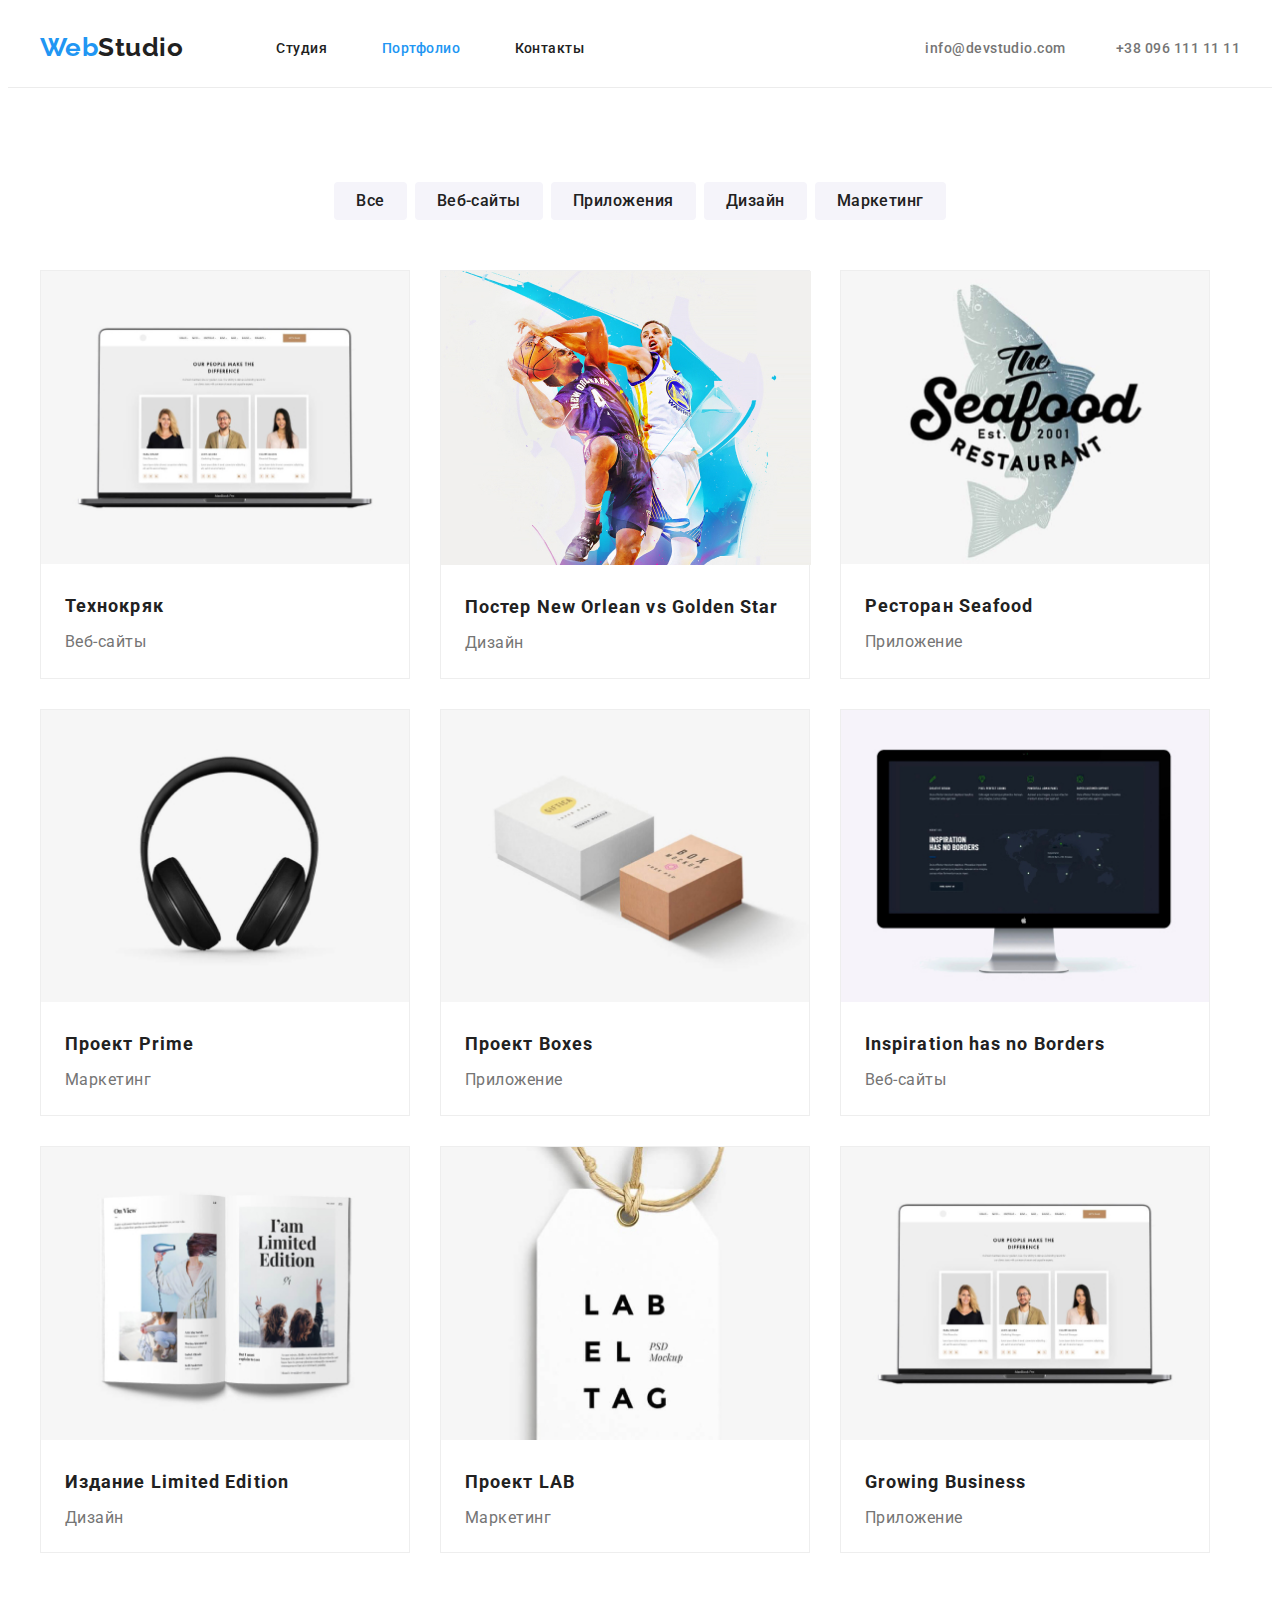
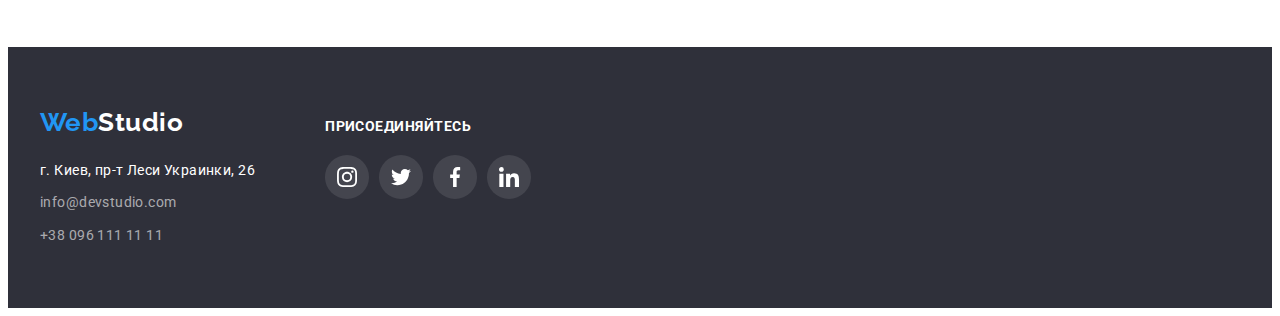
==== portfolio.html @ 484b8377 "test" ====
<!DOCTYPE html>
<html lang="ru">
<head>
    <meta charset="UTF-8">
    <meta http-equiv="X-UA-Compatible" content="IE=edge">
    <meta name="viewport" content="width=device-width, initial-scale=1.0">
    <title>Document</title>
    <link 
    href="https://fonts.googleapis.com/css2?family=Raleway:wght@700&family=Roboto:wght@400;500;700;900&display=swap" rel="stylesheet"
    />
    <link rel="stylesheet" 
    href="https://cdnjs.cloudflare.com/ajax/libs/modern-normalize/1.1.0/modern-normalize.min.css" integrity="sha512-wpPYUAdjBVSE4KJnH1VR1HeZfpl1ub8YT/NKx4PuQ5NmX2tKuGu6U/JRp5y+Y8XG2tV+wKQpNHVUX03MfMFn9Q==" crossorigin="anonymous" referrerpolicy="no-referrer" 
    />
    <link rel="stylesheet" href="./css/styles.css">
</head>
<body>
<!-- Шапка сайта --> 
<header class="header-style ">
    <nav class="nav-style conteiner">
            <a href="./index.html" class="logo"><span class="logo-color">Web</span>Studio</a>
        
            <ul class="site-nav list">
            <li class="item">
                <a href="./index.html" class="nav-link">Студия</a> 
            </li>
            <li class="item">
                <a href="./portfolio.html" class="primery-nav-link" >Портфолио</a>
            </li>
            <li class="item">
                <a href="" class="nav-link">Контакты</a>
            </li>
            </ul>
            <ul class="auth-nav list">
            <li class="item">
             <a href="mailto:info@devstudio.com" class="contact-link">info@devstudio.com</a>
            </li>
            <li class="item">
             <a href="tel:+380991956428" class="contact-link">+38 096 111 11 11</a>
             </li>
        </ul>
    </nav>
 </header>

 <main>
    <section class="main-project">
    <div class="project-content conteiner">
     <h1>Портфолио</h1>
     <ul class="button-nav list">
         <li class="item"> <button type="button" class="project-button">Все</button></li>
         <li class="item"> <button type="button" class="project-button">Веб-сайты</button></li>
         <li class="item"> <button type="button" class="project-button">Приложения</button></li>
         <li class="item"> <button type="button" class="project-button">Дизайн</button></li>
         <li class="item"> <button type="button" class="project-button">Маркетинг</button></li>
     </ul>
     
     <div class="project-list">
       <ul class="project list">
        <li class="project-box item"> 
           <a href="">
           <img src="./img/project1.jpeg" alt="">
           <div class="project-box">
           <h3 class="project-text-primery">Технокряк</h3>
           <p class="project-text-assent">Веб-сайты</p></a>
           </div>
        </li>
        <li class="item"> 
           <a href="">
           <img src="./img/project2.jpeg" alt="">
           <div class="project-box">
           <h3 class="project-text-primery">Постер New Orlean vs Golden Star</h3>
           <p class="project-text-assent">Дизайн</p></a>
           </div>
       </li>
       <li class="project-box item"> 
           <a href="">
           <img src="./img/project3.jpeg" alt="">
           <div class="project-box">
           <h3 class="project-text-primery">Ресторан Seafood</h3>
           <p class="project-text-assent">Приложение</p></a>
           </div>
       </li>
       <li class="project-box item"> 
           <a href="">
           <img src="./img/project4.jpeg" alt="">
           <div class="project-box">
            <h3 class="project-text-primery">Проект Prime</h3>
            <p class="project-text-assent"> Маркетинг</p></a>
           </div>
       </li>
       <li class="project-box item"> 
           <a href="">
           <img src="./img/project5.jpeg" alt="">
           <div class="project-box">
           <h3 class="project-text-primery">Проект Boxes</h3>
           <p class="project-text-assent">Приложение</p></a>
           </div>
       <li class="project-box item"> 
           <a href="">
           <img src="./img/project6.jpeg" alt="">
           <div class="project-box">
           <h3 class="project-text-primery">Inspiration has no Borders</h3>
           <p class="project-text-assent">Веб-сайты</p></a>
           </div>
       </li>
       <li class="project-box item"> 
           <a href="">
           <img src="./img/project7.jpeg" alt="">
           <div class="project-box">
            <h3 class="project-text-primery">Издание Limited Edition</h3>
            <p class="project-text-assent">Дизайн</p></a>
           </div>
       </li>
       <li class="project-box item"> 
           <a href="">
           <img src="./img/project8.jpeg" alt="">
           <div class="project-box"><h3 class="project-text-primery">Проект LAB</h3>
            <p class="project-text-assent">Маркетинг</p></a>
        </div>
            
       </li>
       <li class="project-box item"> 
           <a href="">
           <img src="./img/project1.jpeg" alt="">
           <div class="project-box">
           <h3 class="project-text-primery">Growing Business</h3>
            <p class="project-text-assent">Приложение</p></a>
           </div>
       </li>
      </ul>
     </div>
    </div>
   </section>
 </main>

<!-- Подвал -->
<footer class="footer-main">
    <div class="footer-style conteiner">
     <div class="footer-gep">
         <a href="./index.html" class="logo"><span class="logo-color">Web</span>Studio</a>
       <address class="address-style">
        <ul class="address-list list">
            <li class="item">
            <a href="https://www.google.com/maps/place/%D0%B1%D1%83%D0%BB.+%D0%9B%D0%B5%D1%81%D0%B8+%D0%A3%D0%BA%D1%80%D0%B0%D0%B8%D0%BD%D0%BA%D0%B8,+26,+%D0%9A%D0%B8%D0%B5%D0%B2,+02000/data=!4m2!3m1!1s0x40d4cf0e033ecbe9:0x57a4dffefec77da0?sa=X&ved=2ahUKEwik_cm1_Jr4AhUux4sKHWJNCagQ8gF6BAgCEAE" class="footer-contact-address">г. Киев, пр-т Леси Украинки, 26</a>
            </li>
            <li class="item">
            <a href="mailto:info@devstudio.com" class="footer-contact">info@devstudio.com</a>
            </li>
            <li class="item">
            <a class="footer-contact" href="tel:+380991956428">+38 096 111 11 11</a>
            </li>
        </ul>
       </address>
     </div>
       <div class="footer-block">
        <p>присоединяйтесь</p>
         <ul class="footer-social list">
         <li>   
           <a class="footer-link" href="">
               <svg class="footer-icon" height="20" width="20">
               <use href="./img/icons.svg#icon-instagram"></use>
               </svg>
           </a>
         </li>
         <li>
             <a class="footer-link" href="">
                 <svg class="footer-icon" height="20" width="20">
                 <use href="./img/icons.svg#icon-twitter"></use>
                 </svg>
             </a>
         </li>
         <li>
             <a class="footer-link" href="">
                 <svg class="footer-icon" height="20" width="20">
                 <use href="./img/icons.svg#icon-facebook"></use>
                 </svg>
             </a>
         </li>
         <li>
             <a class="footer-link" href="">
                 <svg class="footer-icon" height="20" width="20">
                 <use href="./img/icons.svg#icon-linkedin"></use>
                 </svg>
             </a>
         </li>
         </ul>
       </div>
    </div>
  </footer>
</body>
</html>
---- css/styles.css ----
body {
    font-family: Roboto, sans-serif; 
    text-decoration: none;
    color: var(--primery-text-color);
    letter-spacing: 0.03em;
}
:root {
    --primery-text-color:#757575;
    --accent-text-color: #2196F3;
    --title-text-color: #212121;
}

h2 {
    font-weight: 700;
    font-size: 36px;
    line-height: 1.16;
    text-align: center;
    color: var(--title-text-color);
}
main {
    width: 1600px;
    display: inline;
}


ul {
    list-style: none;
}
a {
    text-decoration: none;
}

.conteiner {
    width: 1200px;
    padding-left: 15px;
    padding-right: 15px;
    margin-left: auto;
    margin-right: auto;
    margin-top: 0;
    padding-top: 0;
    


}
/* header */

.header-style {
    border-bottom: 1px solid #ECECEC;
    padding-top: 24px;
    padding-bottom: 24px;

}
.nav-style {
    display: flex;
    align-items: center;
   
}

.header-style a {
    
    text-decoration: none;
    display: inline-flex;
    align-items: center;
}

/* logo */
.logo {
    font-family: 'Raleway';
    font-weight: 700;
    font-size: 26px;
    line-height: 1.2;
    text-decoration: none;
    color: var(--title-text-color);
    margin-right: 93px;
}
.logo-color {
    color:var(--accent-text-color);
}
.list {
    list-style: none;
    padding: 0%;
    margin: 0;
}
/* site nav */
.site-nav {
    display: block;
    
}
.site-nav .item {
    display: inline-block;

}


.site-nav .item:not(:last-child) {
    margin-right: 50px;
}
.primery-nav-link {
    font-weight: 500;
    font-size: 14px;
    line-height: 1.14;
    color: var(--accent-text-color);
}
.nav-link {
    font-weight: 500;
    font-size: 14px;
    line-height: 1.14;
    color: var(--title-text-color);
}
.nav-link:hover,
.nav-link:focus {
    color: var(--accent-text-color);
}
/* auts nav */
.auth-nav {
    display: inline-flex;
    margin-left: auto;

}

.auth-nav .item + .item {
    margin-left: 50px;
}

.contact-link {
    font-family: 'Roboto';
    font-weight: 500;
    font-size: 14px;
    line-height: 1.14;
    color: var(--primery-text-color);
}
.header-icon {
    margin-right: 10px;
    fill: #757575;
    
}

.contact-link:focus,
.contact-link:hover {
    color: var(--accent-text-color);
}
.contact-link:focus .header-icon,
.contact-link:hover .header-icon {
    fill: var(--accent-text-color);
}


/* hero */
.hero-style {
    background: #2F303A;
    background-image: url(../img/hero.jpeg);
    background-repeat: no-repeat;
    background-position: center;
    padding-top: 200px;
    padding-bottom: 200px;

    
} 

.hero-style .button {

    font-family:inherit;
    font-style: normal;
    font-weight: 700;   
    font-size: 16px;
    line-height: 1.8;
    
    display: flex;
    align-items: center;
    text-align: center;
    letter-spacing: 0.06em;
    color: #FFFFFF;
    background-color: var(--accent-text-color);
    box-shadow: 0px 4px 4px rgba(0, 0, 0, 0.15);
    border-radius: 4px;
    border: 0px;
    margin: auto;
    margin-top: 30px;
    
    padding: 10px 32px;

    cursor: pointer;
   

}
.hero-style h1 {
    text-transform: uppercase;
    font-family: 'Roboto';
    font-style: normal;
    font-weight: 900;
    font-size: 44px;
    line-height: 1.36;
    text-align: center;
    letter-spacing: 0.06em;
    text-transform: uppercase;
    color: #FFFFFF;

    margin:0;
    
}




/* benefits*/
.benefits {
    padding-top: 94px;
    padding-bottom: 94px;
}
.feature-list {
    display: flex;
    flex-wrap: wrap;
    
}

.feature-icon {
    width: 270px;
    height: 120px;
    display: flex;
    justify-content: center;
    align-items: center;
    background: #F5F4FA;
    border-radius: 4px;
    margin-bottom: 30px;
    
}

    
.benefits h3 {
    font-weight: 700;
    font-size: 14px;
    line-height: 1.14;
    color: var(--title-text-color);
    text-transform: uppercase;
    margin-top: 0;
    margin-bottom: 10px;
}
.benefits p {
    margin: 0;
    font-weight: 400;
    font-size: 14px;
    line-height: 1.7;
    color: var(--primery-text-color);
}
.benefits h2 {
   display: none;

}
.benefits .item {
    width: 270px;
}
.benefits .item +.item {
    margin-left: 30px;
}

/* Чем мы занимаемся */
.business {
    padding-bottom: 94px;
    
}
.business h2 {
    margin: 0%;
    margin-bottom: 50px;
}
.business-list {
    display: inline-flex;
}
.business-list .item:not(:last-child) {
    margin-right: 30px;
}

    
/* Comand */

.comand {
    background-color: #F5F4FA;
    padding-top: 94px;
    padding-bottom: 94px;
}
.comand-content {
    

}
.comand h2 {
    margin: 0;
    margin-bottom:50px;
}
.team-list { 
    display: inline-flex;

}
.team-list .item:not(:last-child) {
    margin-right: 30px;
}
.team-list .item {
    box-shadow: 0px 1px 3px rgba(0, 0, 0, 0.12), 0px 1px 1px rgba(0, 0, 0, 0.14), 0px 2px 1px rgba(0, 0, 0, 0.2);
    border-radius: 0px 0px 4px 4px;
    text-align: center;
    background-color: #fff;

}
.comand-info {
    padding:30px 0;
}
.comand .comand-person {
    font-weight: 500;
    font-size: 16px;
    line-height: 1.18;
    color: var(--title-text-color);
    margin: 0;
    margin-bottom: 10px;

}

.comand-position {
    font-weight: 400;
    font-size: 16px;
    line-height: 1.18;
    color:  var(--primery-text-color);
    margin: 0;
    margin-bottom: 16px;
}

.socials {
    display: inline-flex;
    justify-content: center;
    gap: 10px;
}

.icon-link {
    display: inline-flex;
    align-items: center;
    justify-content: center;
    width: 44px;
    height: 44px;
    background-color: #fff;
    border-radius: 50%;
}

.team-icon {
    fill: #AFB1B8;
}
.icon-link:hover .team-icon,
.icon-link:focus .team-icon {
    fill: #ffffff;
  
}
.icon-link:hover,
.icon-link:focus {
    background: var(--accent-text-color);
}
   
/* client logo */
.clients {
    padding-top: 94px;
    padding-bottom: 94px;

}
.clients-style h2 {
    margin: 0;
    margin-bottom: 50px;
}
.client-content {
    display: inline-flex;
    gap: 30px;
}
.client-box {
    
}
.client-link {
    
    display: flex;
    justify-content: center;
    align-self: center;
    width: 170px;
    height: 92px;
    border: 1px solid #AFB1B8;
    border-radius: 4px;
}
.client-icon {
    display: inline-flex;
    justify-content: center;
    align-self: center;
    fill: #AFB1B8;

}
.client-link:hover .client-icon,
.client-link:focus .client-icon {
    fill: var(--accent-text-color);
}
.client-link:focus,
.client-link:hover {
    border: 1px solid var(--accent-text-color);
}

/* footer */
.footer-gep {
    display: inline-flex;
    flex-direction: column;

}
    
.footer-main {
    background-color: #2F303A;
    padding-top: 60px;
    padding-bottom: 60px;
}

.footer-style {
    display: flex;
    align-items: baseline;
    
    
}
footer .logo {
    color: #ffffff;
    margin-bottom: 20px;
}

.footer-contact {
    font-style: normal;
    font-weight: 400;
    font-size: 14px;
    line-height: 1.7;
    letter-spacing: 0.03em;
    color: rgba(255, 255, 255, 0.6);
    text-decoration: none;
}
.footer-contact-address {
    font-style: normal;
    font-weight: 400;
    font-size: 14px;
    line-height: 1.7;
    letter-spacing: 0.03em;
    color: #FFFFFF;
    text-decoration: none;
}


.footer-contact:hover {
    text-decoration: none;
    font-style: normal;
    font-weight: 400;
    font-size: 14px;
    line-height: 1.7;
    letter-spacing: 0.03em;
    color: #FFFFFF;
}
.footer-contact:focus {
    text-decoration: none;
    font-style: normal;
    font-weight: 400;
    font-size: 14px;
    line-height: 1.7;
    letter-spacing: 0.03em;
    color: #FFFFFF;

}
.address-style{
    display: inline-flex;
    margin-right: 70px;

}

.address-list .item:not(:last-child) {
    margin-bottom: 9px;
}


/* footer social links */
.footer-block {
}
.footer-block p {
    text-decoration: none;
    font-weight: 700;
    font-size: 14px;
    line-height: 1.14;
    margin: 0%;
    margin-bottom: 20px;
    text-transform: uppercase;
    color: #FFFFFF;

}
.footer-social {
    display: inline-flex;
    gap: 10px;
}

.footer-link {
    display: flex;
    justify-content: center;
    align-items: center;
    height: 44px;
    width: 44px;
    background-color: rgba(255, 255, 255, 0.1);
    border-radius: 50%;


}
.footer-icon {
     fill: #FFFFFF;
}
.footer-link:hover,
.footer-link:focus {
    background-color: var(--accent-text-color);
}
/* button */

.button-nav {
    display: flex;
    justify-content: center;
    margin-bottom: 50px;
    
}
.project-button {
    
    font-family:inherit;
    font-weight: 500;
    font-size: 16px;
    line-height: 1.6;
    text-align: center;
    letter-spacing: 0.03em;
    color: var(--title-text-color);
    background-color: #F5F4FA;
    border: 0;
    border-radius: 4px;
    padding: 6px 22px;
    height: 38px;
}
.button-nav .item:not(:last-child) {
    margin-right: 8px;
}

/* Project */
.main-project {
    padding-top: 94px;
    padding-bottom: 94px;

}
.main-project h1 {
    display: none;
}

.project {
    display: flex;
    flex-wrap: wrap;
    
}

.project .item:nth-child(3n) {
    margin-right: 0;
}
.project .item:nth-last-child(-n+3) {
    margin-bottom: 0;
}
.project .item {
    width: 370px;
    margin-right: 30px;
    margin-bottom: 30px;
    padding: 0%;
    box-sizing: border-box;
    border: 1px solid #EEEEEE;
}
.project .item:hover {
    box-shadow: 0px 1px 1px rgba(0, 0, 0, 0.12), 0px 4px 4px rgba(0, 0, 0, 0.06), 1px 4px 6px rgba(0, 0, 0, 0.16);
}

.project-button:hover {
    font-family:inherit;
    font-weight: 500;
    font-size: 16px;
    line-height: 1.6;
    text-align: center;
    letter-spacing: 0.03em;
    color: var(--title-text-color);
    background-color: #F5F4FA;
    border: 0;
    border-radius: 4px;
    padding: 6px 22px;
    height: 38px;
    color: #FFFFFF;
    background-color: var(--accent-text-color);
    border: 0;
    border-radius: 4px;
    cursor: pointer;
}
.project-button:focus {
    font-family: inherit;
    font-style: normal;
    font-weight: 500;
    font-size: 16px;
    line-height: 1.6;
    text-align: center;
    letter-spacing: 0.03em;
    color: #FFFFFF;
    background-color: var(--accent-text-color);
    border: 0;
    border-radius: 4px;
    width: 128px;
    height: 38px;
    left: 576px;
    top: 174px;
    border: 0;
}
.project-box {
    padding: 20px 24px;

}
.project-box img {
    max-width: 100%;
}
.project-text-primery {
    font-style: normal;
    font-weight: 700;
    font-size: 18px;
    line-height: 2;
    color: var(--title-text-color);
    letter-spacing: 0.06em;
    margin: 0 0 4px 0;

}
.project-text-assent {
    font-weight: 400;
    font-size: 16px;
    line-height: 1.8;
    color: #757575;
    text-decoration: none;letter-spacing: 0.03em;
    margin: 0;
    
}





.site-nav .link {
    text-transform: capitalize;
  }

  pre {
    font-family: 'Arial', 'Helvetica', sans-serif;
    color: #2a2a2a;
    font-size: 16px;
  }
  
  pre::first-letter {
    font-family: 'Tahoma', serif;
    font-size: 32px;
    color: #f44336;
  }
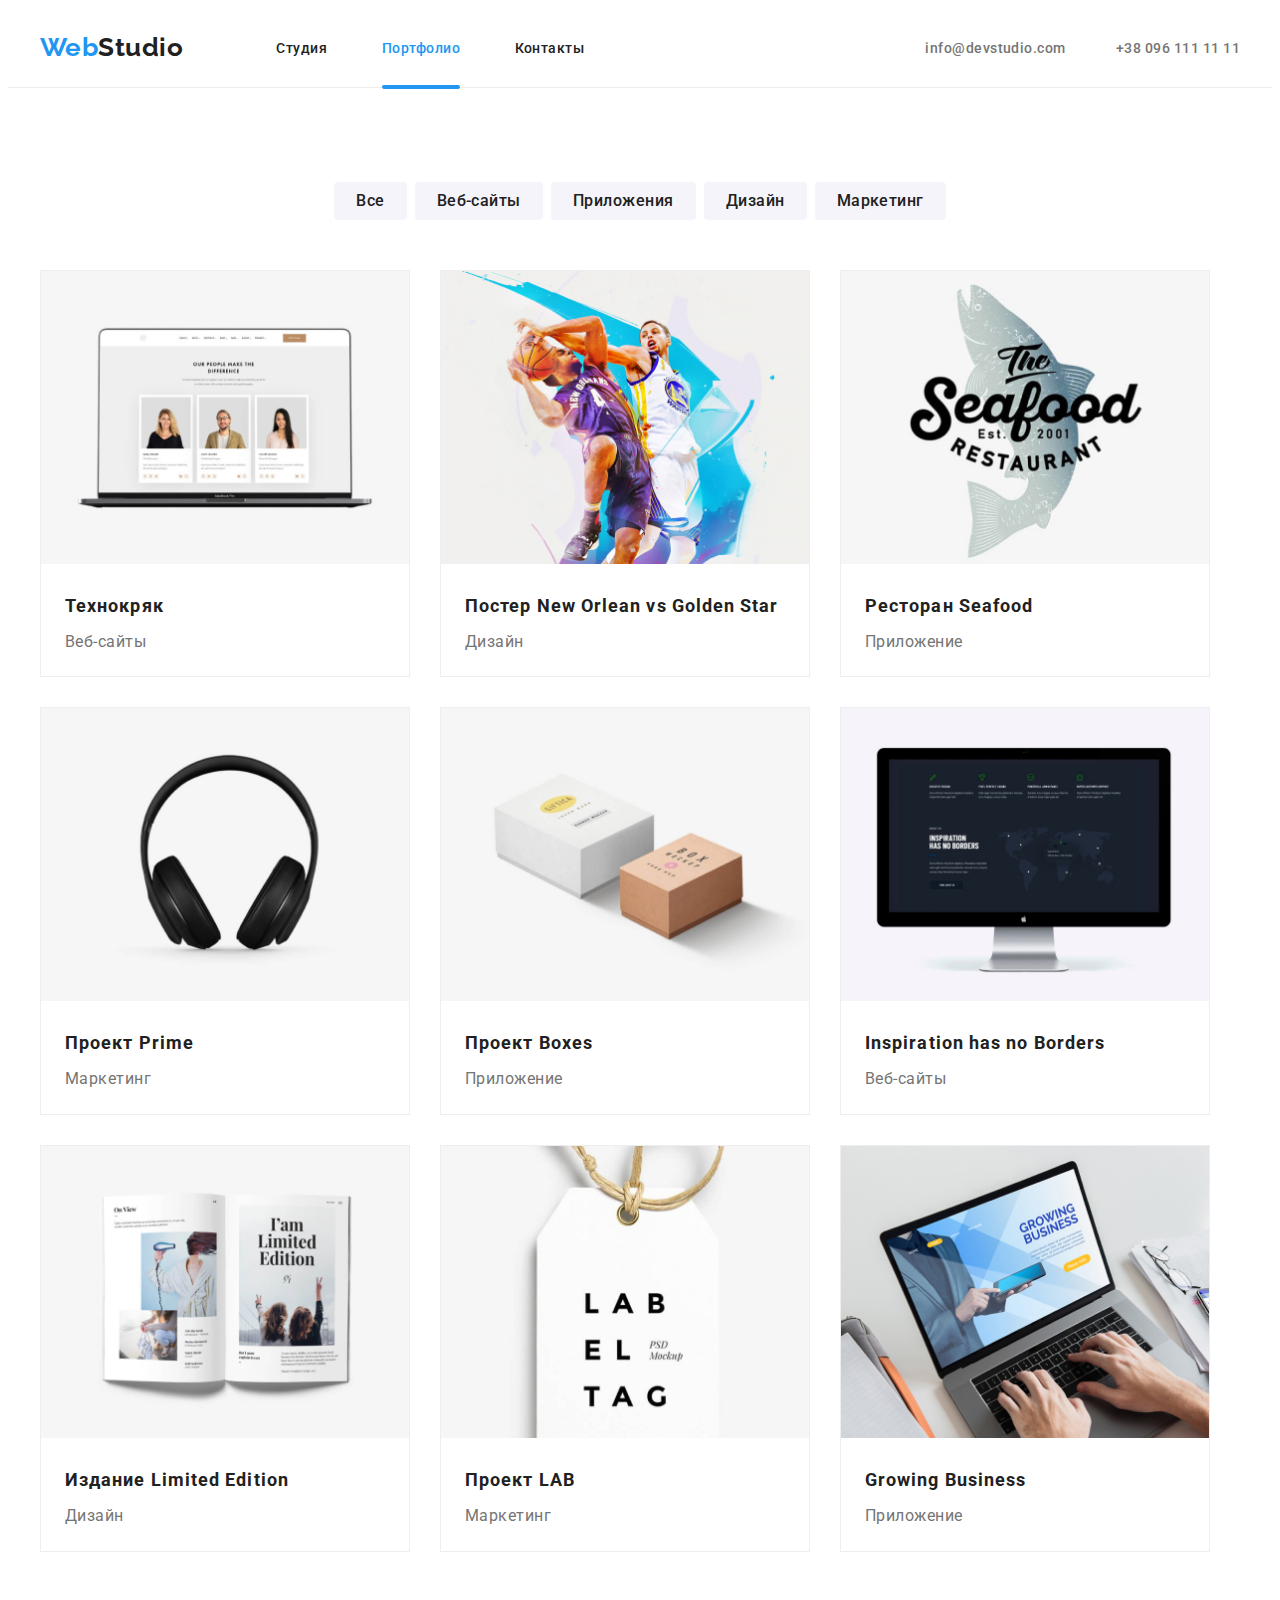
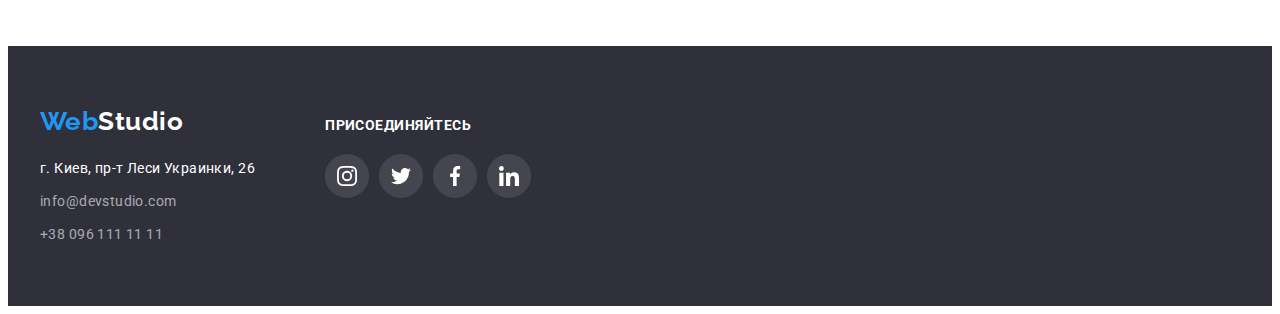
==== commit a92475e6: "homework1" ====
--- a/portfolio.html
+++ b/portfolio.html
@@ -25,6 +25,7 @@
             </li>
             <li class="item">
                 <a href="./portfolio.html" class="primery-nav-link" >Портфолио</a>
+                <div class="element-portfolio"></div>
             </li>
             <li class="item">
                 <a href="" class="nav-link">Контакты</a>
@@ -52,82 +53,135 @@
          <li class="item"> <button type="button" class="project-button">Дизайн</button></li>
          <li class="item"> <button type="button" class="project-button">Маркетинг</button></li>
      </ul>
-     
      <div class="project-list">
-       <ul class="project list">
-        <li class="project-box item"> 
-           <a href="">
-           <img src="./img/project1.jpeg" alt="">
-           <div class="project-box">
-           <h3 class="project-text-primery">Технокряк</h3>
-           <p class="project-text-assent">Веб-сайты</p></a>
-           </div>
-        </li>
-        <li class="item"> 
-           <a href="">
-           <img src="./img/project2.jpeg" alt="">
-           <div class="project-box">
-           <h3 class="project-text-primery">Постер New Orlean vs Golden Star</h3>
-           <p class="project-text-assent">Дизайн</p></a>
-           </div>
-       </li>
-       <li class="project-box item"> 
-           <a href="">
-           <img src="./img/project3.jpeg" alt="">
-           <div class="project-box">
-           <h3 class="project-text-primery">Ресторан Seafood</h3>
-           <p class="project-text-assent">Приложение</p></a>
-           </div>
-       </li>
-       <li class="project-box item"> 
-           <a href="">
-           <img src="./img/project4.jpeg" alt="">
-           <div class="project-box">
-            <h3 class="project-text-primery">Проект Prime</h3>
-            <p class="project-text-assent"> Маркетинг</p></a>
-           </div>
-       </li>
-       <li class="project-box item"> 
-           <a href="">
-           <img src="./img/project5.jpeg" alt="">
-           <div class="project-box">
-           <h3 class="project-text-primery">Проект Boxes</h3>
-           <p class="project-text-assent">Приложение</p></a>
-           </div>
-       <li class="project-box item"> 
-           <a href="">
-           <img src="./img/project6.jpeg" alt="">
-           <div class="project-box">
-           <h3 class="project-text-primery">Inspiration has no Borders</h3>
-           <p class="project-text-assent">Веб-сайты</p></a>
-           </div>
-       </li>
-       <li class="project-box item"> 
-           <a href="">
-           <img src="./img/project7.jpeg" alt="">
-           <div class="project-box">
-            <h3 class="project-text-primery">Издание Limited Edition</h3>
+        <ul class="project list">
+         <li class="project-box item"> 
+            <a href="">
+            <div class="project-cart">
+            <img src="./img/project1.jpeg" alt="">
+            <p class="project-p">
+            Ресурс предлагает комплексные предложения с разным уровнем функционала и сервисов. Все это позволит посетителю получить исчерпывающие сведения  +о компании или частном лице.
+            </p>
+            </div>
+            <div class="project-box">
+            <h3 class="project-text-primery">Технокряк</h3>
+            <p class="project-text-assent">Веб-сайты</p></a>
+            </div>
+         </li>
+         <li class="project-box item"> 
+            <a href="">
+                <div class="project-cart">
+                    <img src="./img/project2.jpeg" alt="">
+                    <p class="project-p">
+                    Ресурс предлагает комплексные предложения с разным уровнем функционала и сервисов. Все это позволит посетителю получить исчерпывающие сведения  +о компании или частном лице.
+                    </p>
+                    </div>
+            <div class="project-box">
+            <h3 class="project-text-primery">Постер New Orlean vs Golden Star</h3>
             <p class="project-text-assent">Дизайн</p></a>
-           </div>
-       </li>
-       <li class="project-box item"> 
-           <a href="">
-           <img src="./img/project8.jpeg" alt="">
-           <div class="project-box"><h3 class="project-text-primery">Проект LAB</h3>
-            <p class="project-text-assent">Маркетинг</p></a>
-        </div>
-            
-       </li>
-       <li class="project-box item"> 
-           <a href="">
-           <img src="./img/project1.jpeg" alt="">
-           <div class="project-box">
-           <h3 class="project-text-primery">Growing Business</h3>
+            </div>
+        </li>
+        <li class="project-box item"> 
+            <a href="">
+                <div class="project-cart">
+                    <img src="./img/project3.jpeg" alt="">
+                    <p class="project-p">
+                    Ресурс предлагает комплексные предложения с разным уровнем функционала и сервисов. Все это позволит посетителю получить исчерпывающие сведения  +о компании или частном лице.
+                    </p>
+                    </div>
+            <div class="project-box">
+            <h3 class="project-text-primery">Ресторан Seafood</h3>
             <p class="project-text-assent">Приложение</p></a>
-           </div>
-       </li>
-      </ul>
-     </div>
+            </div>
+        </li>
+        <li class="project-box item"> 
+            <a href="">
+                <div class="project-cart">
+                    <img src="./img/project4.jpeg" alt="">
+                    <p class="project-p">
+                    Ресурс предлагает комплексные предложения с разным уровнем функционала и сервисов. Все это позволит посетителю получить исчерпывающие сведения  +о компании или частном лице.
+                    </p>
+                    </div>
+            <div class="project-box">
+             <h3 class="project-text-primery">Проект Prime</h3>
+             <p class="project-text-assent"> Маркетинг</p></a>
+            </div>
+        </li>
+        <li class="project-box item"> 
+            <a href="">
+                <div class="project-cart">
+                    <img src="./img/project5.jpeg" alt="">
+                    <p class="project-p">
+                    Ресурс предлагает комплексные предложения с разным уровнем функционала и сервисов. Все это позволит посетителю получить исчерпывающие сведения  +о компании или частном лице.
+                    </p>
+                    </div>
+            <div class="project-box">
+            <h3 class="project-text-primery">Проект Boxes</h3>
+            <p class="project-text-assent">Приложение</p></a>
+            </div>
+        </li>
+        <li class="project-box item"> 
+            <a href="">
+                <div class="project-cart">
+                    <img src="./img/project6.jpeg" alt="">
+                    <p class="project-p">
+                    Ресурс предлагает комплексные предложения с разным уровнем функционала и сервисов. Все это позволит посетителю получить исчерпывающие сведения  +о компании или частном лице.
+                    </p>
+                    </div>
+            <div class="project-box">
+            <h3 class="project-text-primery">Inspiration has no Borders</h3>
+            <p class="project-text-assent">Веб-сайты</p></a>
+            </div>
+        </li>
+        <li class="project-box item"> 
+            <a href="">
+                <div class="project-cart">
+                    <img src="./img/project7.jpeg" alt="">
+                    <p class="project-p">
+                    Ресурс предлагает комплексные предложения с разным уровнем функционала и сервисов. Все это позволит посетителю получить исчерпывающие сведения  +о компании или частном лице.
+                    </p>
+                    </div>
+            <div class="project-box">
+             <h3 class="project-text-primery">Издание Limited Edition</h3>
+             <p class="project-text-assent">Дизайн</p></a>
+            </div>
+        </li>
+        <li class="project-box item"> 
+            <a href="">
+                <div class="project-cart">
+                    <img src="./img/project8.jpeg" alt="">
+                    <p class="project-p">
+                    Ресурс предлагает комплексные предложения с разным уровнем функционала и сервисов. Все это позволит посетителю получить исчерпывающие сведения  +о компании или частном лице.
+                    </p>
+                    </div>
+            <div class="project-box"><h3 class="project-text-primery">Проект LAB</h3>
+             <p class="project-text-assent">Маркетинг</p></a>
+         </div> 
+        </li>
+        <li class="project-box item"> 
+            <a href="">
+                <div class="project-cart">
+                    <img src="./img/project9.jpeg" alt="">
+                    <p class="project-p">
+                    Ресурс предлагает комплексные предложения с разным уровнем функционала и сервисов. Все это позволит посетителю получить исчерпывающие сведения  +о компании или частном лице.
+                    </p>
+                    </div>
+            <div class="project-box">
+            <h3 class="project-text-primery">Growing Business</h3>
+             <p class="project-text-assent">Приложение</p></a>
+            </div>
+        </li>
+       </ul>
+      </div>
     </div>
    </section>
  </main>
--- a/css/styles.css
+++ b/css/styles.css
@@ -96,12 +96,28 @@
     margin-right: 50px;
 }
 .primery-nav-link {
+    position: relative;
     font-weight: 500;
     font-size: 14px;
     line-height: 1.14;
     color: var(--accent-text-color);
 }
+
+.primery-nav-link::before {
+    left: 0;
+    right: 0;
+    bottom: -32px;
+    position: absolute;
+    content: '';
+    display: block;
+    height: 4px;
+    width: 100%;
+    background-color: var(--accent-text-color);
+    border-radius: 2px;
+}
+
 .nav-link {
+    
     font-weight: 500;
     font-size: 14px;
     line-height: 1.14;
@@ -111,6 +127,10 @@
 .nav-link:focus {
     color: var(--accent-text-color);
 }
+
+
+
+
 /* auts nav */
 .auth-nav {
     display: inline-flex;
@@ -180,9 +200,55 @@
     padding: 10px 32px;
 
     cursor: pointer;
-   
-
-}
+}
+.is-hidden {
+    visibility: hidden;
+    opacity: 0;
+}
+.backdrope {
+    background-color: rgba(0, 0, 0, 0.2);
+    height: 100vh;
+    width: 100vw;
+    position: fixed;
+    top: 0;
+    left: 0;
+}
+.modal {
+    position: absolute;
+    top: 50%;
+    left: 50%;
+    width: 528px;
+    height: 581px;
+    transform: translate(-50%,-50%);
+    background-color: #FFFFFF;
+    box-shadow: 0px 1px 3px rgba(0, 0, 0, 0.12), 0px 1px 1px rgba(0, 0, 0, 0.14), 0px 2px 1px rgba(0, 0, 0, 0.2);
+    border-radius: 4px;
+
+}
+
+.close-button {
+    padding: 0;
+    margin: 0;
+    display: flex;
+    justify-content: center;
+    align-items: center;
+
+    position: absolute;
+    top: 8px;
+    right: 8px;
+    width: 30px;
+    height: 30px;
+    border-radius: 50%;
+    background-color: #FFFFFF;
+    border: 1px solid rgba(0, 0, 0, 0.1);
+    
+}
+.close {
+    display: flex;
+    justify-content: center;
+    align-items: center;
+}
+
 .hero-style h1 {
     text-transform: uppercase;
     font-family: 'Roboto';
@@ -269,6 +335,26 @@
     margin-right: 30px;
 }
 
+.element-business {
+    position: relative;
+    top: -74px;
+    display: flex;
+    justify-content: center;
+    align-items: center;
+    height: 70px;
+    width: 370px;
+
+    font-weight: 700;
+    font-size: 14px;
+    line-height: calc(16/14);
+    text-transform: uppercase;
+    letter-spacing: 0.03em;
+    
+    background-color: rgba(47, 48, 58, 0.8);
+    color: #FFFFFF;
+    
+}
+
     
 /* Comand */
 
@@ -277,10 +363,7 @@
     padding-top: 94px;
     padding-bottom: 94px;
 }
-.comand-content {
-    
-
-}
+
 .comand h2 {
     margin: 0;
     margin-bottom:50px;
@@ -364,9 +447,7 @@
     display: inline-flex;
     gap: 30px;
 }
-.client-box {
-    
-}
+
 .client-link {
     
     display: flex;
@@ -468,8 +549,7 @@
 
 
 /* footer social links */
-.footer-block {
-}
+
 .footer-block p {
     text-decoration: none;
     font-weight: 700;
@@ -603,6 +683,7 @@
     border: 0;
 }
 .project-box {
+    
     padding: 20px 24px;
 
 }
@@ -629,6 +710,35 @@
     
 }
 
+.project-cart {
+    position: relative;
+    overflow: hidden;
+    
+}
+
+.project-p {
+   
+    display: block;
+    position: absolute;
+    bottom: 0;
+    
+    margin: 0;
+    width: 100%;
+    height: 100%;
+    transform: translatey(101%);
+    transition: transform 250ms ease;
+
+    font-weight: 400;
+    font-size: 18px;
+    line-height: calc(28/18);
+    letter-spacing: 0.03em;
+    padding: 63px 24px;
+    background-color: rgba(33, 150, 243, 0.9);
+    color: #FFFFFF;
+}
+.project-box:hover .project-p {
+    transform: translatey(0%);
+}
 
 
 
